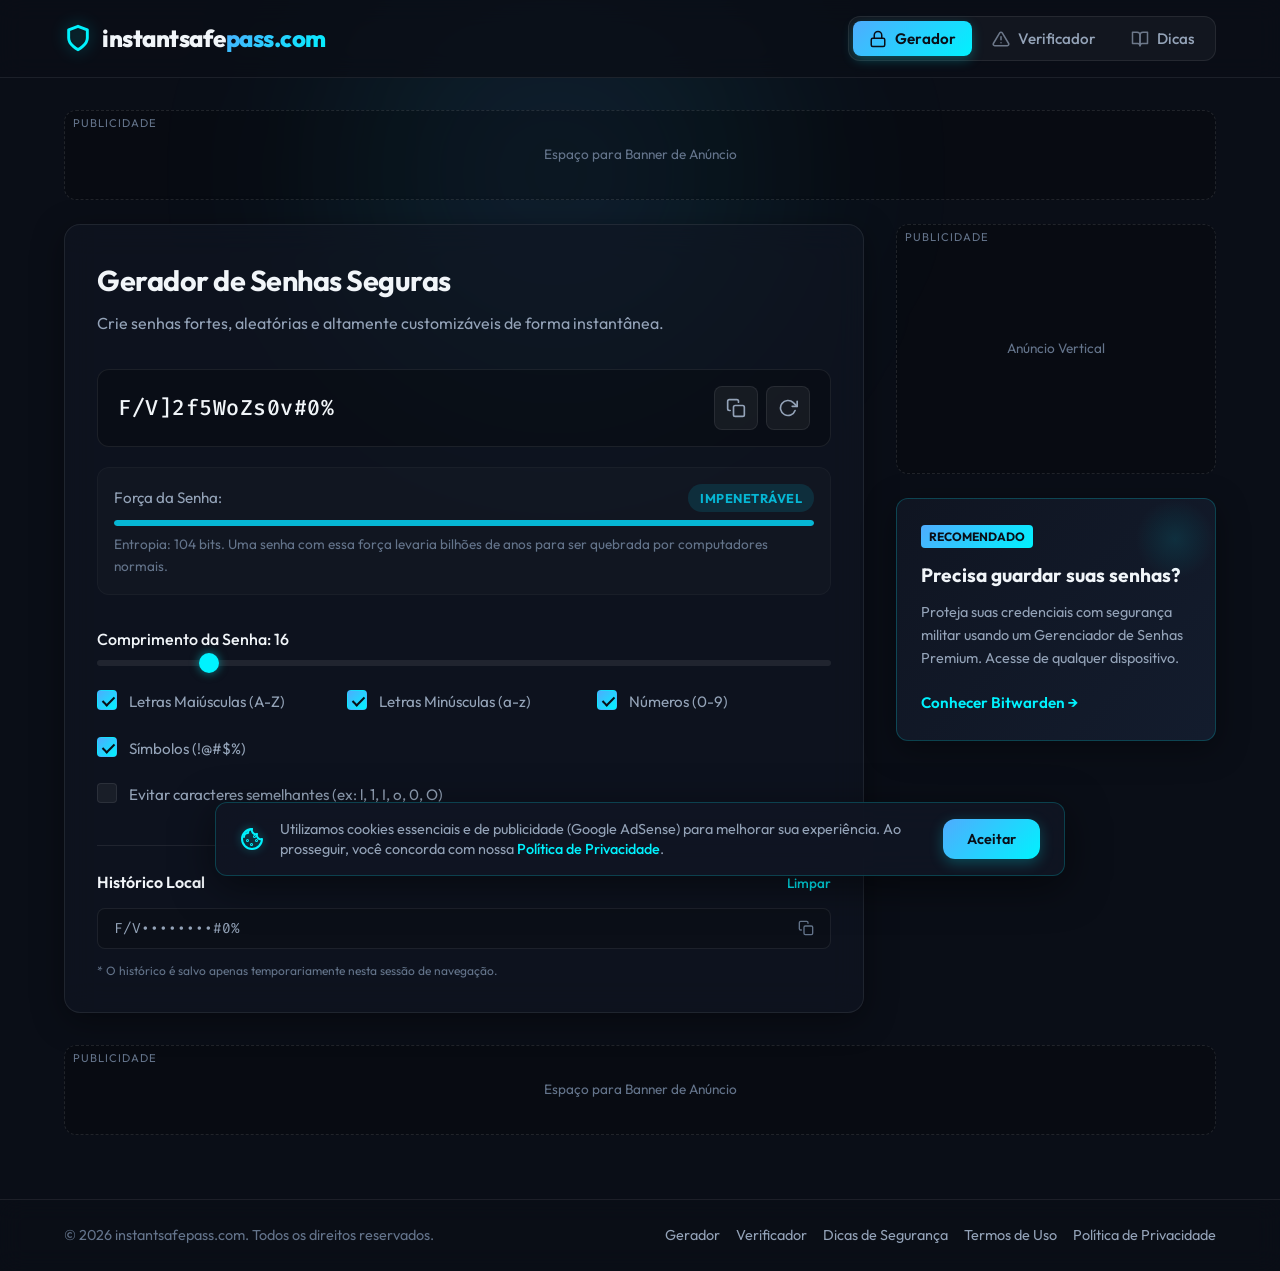
==== index.html @ 0a7f7557 "Initial commit Created from https://vercel.com/new" ====
<!DOCTYPE html>
<html lang="pt-BR">
<head>
    <script async src="https://pagead2.googlesyndication.com/pagead/js/adsbygoogle.js?client=ca-pub-7460453752192668"
     crossorigin="anonymous"></script>
    <meta charset="UTF-8">
    <meta name="viewport" content="width=device-width, initial-scale=1.0">
    <title>Gerador de Senhas Fortes & Verificador de Vazamentos | instantsafepass.com</title>
    <meta name="description" content="Gere senhas extremamente fortes e seguras de forma totalmente privada ou verifique se suas senhas atuais foram expostas em vazamentos de dados públicos.">
    <!-- Google Fonts -->
    <link rel="preconnect" href="https://fonts.googleapis.com">
    <link rel="preconnect" href="https://fonts.gstatic.com" crossorigin>
    <link href="https://fonts.googleapis.com/css2?family=Fira+Code:wght@400;500;700&family=Outfit:wght@300;400;500;600;700;800&display=swap" rel="stylesheet">
    <!-- Folha de Estilos -->
    <link rel="stylesheet" href="style.css">
   </head>
<body>
    <div class="glow-bg"></div>

    <header class="app-header">
        <div class="container header-container">
            <div class="logo">
                <svg class="logo-icon" xmlns="http://www.w3.org/2000/svg" viewBox="0 0 24 24" fill="none" stroke="currentColor" stroke-width="2.5" stroke-linecap="round" stroke-linejoin="round"><path d="M12 22s8-4 8-10V5l-8-3-8 3v7c0 6 8 10 8 10z"/></svg>
                <h1>instantsafe<span>pass.com</span></h1>
            </div>
            <nav class="nav-tabs" role="tablist">
                <button class="tab-btn active" id="tab-generator" role="tab" aria-selected="true" aria-controls="panel-generator">
                    <svg xmlns="http://www.w3.org/2000/svg" width="18" height="18" viewBox="0 0 24 24" fill="none" stroke="currentColor" stroke-width="2" stroke-linecap="round" stroke-linejoin="round"><rect x="3" y="11" width="18" height="11" rx="2" ry="2"/><path d="M7 11V7a5 5 0 0 1 10 0v4"/></svg>
                    Gerador
                </button>
                <button class="tab-btn" id="tab-checker" role="tab" aria-selected="false" aria-controls="panel-checker">
                    <svg xmlns="http://www.w3.org/2000/svg" width="18" height="18" viewBox="0 0 24 24" fill="none" stroke="currentColor" stroke-width="2" stroke-linecap="round" stroke-linejoin="round"><path d="M10.29 3.86L1.82 18a2 2 0 0 0 1.71 3h16.94a2 2 0 0 0 1.71-3L13.71 3.86a2 2 0 0 0-3.42 0z"/><line x1="12" y1="9" x2="12" y2="13"/><line x1="12" y1="17" x2="12.01" y2="17"/></svg>
                    Verificador
                </button>
                <button class="tab-btn" id="tab-tips" role="tab" aria-selected="false" aria-controls="panel-tips">
                    <svg xmlns="http://www.w3.org/2000/svg" width="18" height="18" viewBox="0 0 24 24" fill="none" stroke="currentColor" stroke-width="2" stroke-linecap="round" stroke-linejoin="round"><path d="M2 3h6a4 4 0 0 1 4 4v14a3 3 0 0 0-3-3H2z"/><path d="M22 3h-6a4 4 0 0 0-4 4v14a3 3 0 0 1 3-3h7z"/></svg>
                    Dicas
                </button>
            </nav>
        </div>
    </header>

    <main class="container main-content">
        <!-- Espaço para anúncio superior (AdSense) -->
        <div class="adsense-placeholder ads-top" aria-hidden="true">
            <span class="ads-label">Publicidade</span>
            <div class="ads-box">Espaço para Banner de Anúncio</div>
        </div>

        <div class="app-grid">
            <section class="main-card">
                <!-- Painel do Gerador -->
                <div id="panel-generator" class="tab-panel active" role="tabpanel" aria-labelledby="tab-generator">
                    <h2 class="section-title">Gerador de Senhas Seguras</h2>
                    <p class="section-desc">Crie senhas fortes, aleatórias e altamente customizáveis de forma instantânea.</p>

                    <div class="display-container">
                        <input type="text" id="generated-password" class="password-display" readonly value="Gere sua senha abaixo..." aria-label="Senha gerada">
                        <div class="display-actions">
                            <button id="btn-copy" class="action-btn" title="Copiar Senha">
                                <svg xmlns="http://www.w3.org/2000/svg" width="20" height="20" viewBox="0 0 24 24" fill="none" stroke="currentColor" stroke-width="2" stroke-linecap="round" stroke-linejoin="round" class="icon-copy"><rect x="9" y="9" width="13" height="13" rx="2" ry="2"/><path d="M5 15H4a2 2 0 0 1-2-2V4a2 2 0 0 1 2-2h9a2 2 0 0 1 2 2v1"/></svg>
                                <svg xmlns="http://www.w3.org/2000/svg" width="20" height="20" viewBox="0 0 24 24" fill="none" stroke="currentColor" stroke-width="2" stroke-linecap="round" stroke-linejoin="round" class="icon-check hidden"><polyline points="20 6 9 17 4 12"/></svg>
                            </button>
                            <button id="btn-refresh" class="action-btn" title="Gerar Nova Senha">
                                <svg xmlns="http://www.w3.org/2000/svg" width="20" height="20" viewBox="0 0 24 24" fill="none" stroke="currentColor" stroke-width="2" stroke-linecap="round" stroke-linejoin="round"><polyline points="23 4 23 10 17 10"/><path d="M20.49 15a9 9 0 1 1-2.12-9.36L23 10"/></svg>
                            </button>
                        </div>
                    </div>

                    <!-- Medidor de Força -->
                    <div class="strength-meter-container">
                        <div class="strength-labels">
                            <span>Força da Senha:</span>
                            <span id="strength-badge" class="strength-badge empty">Aguardando...</span>
                        </div>
                        <div class="strength-bar-bg">
                            <div id="strength-bar" class="strength-bar"></div>
                        </div>
                        <div id="entropy-info" class="entropy-info"></div>
                    </div>

                    <!-- Configurações do Gerador -->
                    <div class="generator-settings">
                        <div class="setting-group">
                            <div class="setting-header">
                                <label for="password-length">Comprimento da Senha: <span id="length-val">16</span></label>
                            </div>
                            <div class="range-slider">
                                <input type="range" id="password-length" min="8" max="64" value="16" class="slider">
                            </div>
                        </div>

                        <div class="checkbox-grid">
                            <label class="custom-checkbox">
                                <input type="checkbox" id="chk-uppercase" checked>
                                <span class="checkmark"></span>
                                Letras Maiúsculas (A-Z)
                            </label>
                            <label class="custom-checkbox">
                                <input type="checkbox" id="chk-lowercase" checked>
                                <span class="checkmark"></span>
                                Letras Minúsculas (a-z)
                            </label>
                            <label class="custom-checkbox">
                                <input type="checkbox" id="chk-numbers" checked>
                                <span class="checkmark"></span>
                                Números (0-9)
                            </label>
                            <label class="custom-checkbox">
                                <input type="checkbox" id="chk-symbols" checked>
                                <span class="checkmark"></span>
                                Símbolos (!@#$%)
                            </label>
                            <label class="custom-checkbox full-width">
                                <input type="checkbox" id="chk-exclude-ambiguous">
                                <span class="checkmark"></span>
                                Evitar caracteres semelhantes (ex: l, 1, I, o, 0, O)
                            </label>
                        </div>
                    </div>

                    <!-- Histórico local de senhas -->
                    <div class="history-container">
                        <div class="history-header">
                            <h3>Histórico Local</h3>
                            <button id="btn-clear-history" class="text-btn">Limpar</button>
                        </div>
                        <ul id="history-list" class="history-list">
                            <li class="empty-history">Nenhuma senha no histórico recente.</li>
                        </ul>
                        <p class="history-disclaimer">* O histórico é salvo apenas temporariamente nesta sessão de navegação.</p>
                    </div>
                </div>

                <!-- Painel do Verificador -->
                <div id="panel-checker" class="tab-panel" role="tabpanel" aria-labelledby="tab-checker">
                    <h2 class="section-title">Verificador de Vazamentos</h2>
                    <p class="section-desc">Consulte de forma totalmente anônima se sua senha foi exposta em algum vazamento de dados conhecido usando a API do *Have I Been Pwned*.</p>

                    <div class="checker-input-container">
                        <div class="input-wrapper">
                            <input type="password" id="check-password-input" class="password-input" placeholder="Digite uma senha para testar..." aria-label="Senha para verificar">
                            <button id="btn-toggle-visibility" class="visibility-btn" title="Mostrar/Ocultar Senha">
                                <svg xmlns="http://www.w3.org/2000/svg" width="20" height="20" viewBox="0 0 24 24" fill="none" stroke="currentColor" stroke-width="2" stroke-linecap="round" stroke-linejoin="round" class="icon-eye"><path d="M1 12s4-8 11-8 11 8 11 8-4 8-11 8-11-8-11-8z"/><circle cx="12" cy="12" r="3"/></svg>
                                <svg xmlns="http://www.w3.org/2000/svg" width="20" height="20" viewBox="0 0 24 24" fill="none" stroke="currentColor" stroke-width="2" stroke-linecap="round" stroke-linejoin="round" class="icon-eye-off hidden"><path d="M17.94 17.94A10.07 10.07 0 0 1 12 20c-7 0-11-8-11-8a18.45 18.45 0 0 1 5.06-5.94M9.9 4.24A9.12 9.12 0 0 1 12 4c7 0 11 8 11 8a18.5 18.5 0 0 1-2.16 3.19m-6.72-1.07a3 3 0 1 1-4.24-4.24"/><line x1="1" y1="1" x2="23" y2="23"/></svg>
                            </button>
                        </div>
                        <button id="btn-verify-leak" class="primary-btn">
                            <span>Verificar Segurança</span>
                            <div class="spinner hidden" id="checker-spinner"></div>
                        </button>
                    </div>

                    <!-- Medidor de Força em Tempo Real da Senha Digitada -->
                    <div class="live-strength-container hidden" id="live-strength-box">
                        <div class="strength-labels">
                            <span>Força local:</span>
                            <span id="live-strength-badge" class="strength-badge empty">Aguardando...</span>
                        </div>
                        <div class="strength-bar-bg">
                            <div id="live-strength-bar" class="strength-bar"></div>
                        </div>
                    </div>

                    <!-- Estimativa de Brute Force -->
                    <div class="brute-force-container hidden" id="brute-force-box">
                        <svg xmlns="http://www.w3.org/2000/svg" width="18" height="18" viewBox="0 0 24 24" fill="none" stroke="currentColor" stroke-width="2" stroke-linecap="round" stroke-linejoin="round" class="icon-clock"><circle cx="12" cy="12" r="10"/><polyline points="12 6 12 12 16 14"/></svg>
                        <span>Tempo estimado para quebra: <strong id="brute-force-time">Calculando...</strong></span>
                    </div>

                    <!-- Resultados da Verificação -->
                    <div id="checker-results" class="results-box hidden">
                        <!-- Será populado dinamicamente via JS -->
                    </div>

                    <div class="security-privacy-notice">
                        <svg xmlns="http://www.w3.org/2000/svg" width="18" height="18" viewBox="0 0 24 24" fill="none" stroke="currentColor" stroke-width="2" stroke-linecap="round" stroke-linejoin="round"><rect x="3" y="11" width="18" height="11" rx="2" ry="2"/><path d="M7 11V7a5 5 0 0 1 10 0v4"/></svg>
                        <p><strong>Nota de Privacidade:</strong> Sua senha é protegida pelo protocolo <em>k-Anonymity</em>. Apenas os primeiros 5 caracteres do hash SHA-1 da senha são enviados ao servidor remoto. Sua senha original nunca deixa seu navegador.</p>
                    </div>
                </div>

                <!-- Painel das Dicas -->
                <div id="panel-tips" class="tab-panel" role="tabpanel" aria-labelledby="tab-tips">
                    <h2 class="section-title">Higiene Digital & Dicas de Segurança</h2>
                    <p class="section-desc">Entenda como proteger suas contas e dados com práticas recomendadas por especialistas.</p>

                    <!-- Gerador de Passphrase Interativo -->
                    <div class="passphrase-card">
                        <div class="passphrase-header">
                            <div class="passphrase-title-wrapper">
                                <svg class="passphrase-icon" xmlns="http://www.w3.org/2000/svg" width="22" height="22" viewBox="0 0 24 24" fill="none" stroke="currentColor" stroke-width="2" stroke-linecap="round" stroke-linejoin="round"><path d="M4 19.5A2.5 2.5 0 0 1 6.5 17H20"/><path d="M6.5 2H20v20H6.5A2.5 2.5 0 0 1 4 19.5v-15A2.5 2.5 0 0 1 6.5 2z"/></svg>
                                <h3>Gerador de Frases de Acesso (Passphrase)</h3>
                            </div>
                            <span class="badge-recommended">Recomendado</span>
                        </div>
                        <p class="passphrase-desc">Uma frase de acesso combina palavras aleatórias. Elas são incrivelmente difíceis de adivinhar por computadores, mas muito fáceis de memorizar para seres humanos.</p>
                        
                        <div class="passphrase-display-container">
                            <div id="passphrase-display" class="passphrase-display">Carregando frase...</div>
                            <div class="passphrase-actions">
                                <button id="btn-copy-passphrase" class="action-btn" title="Copiar Frase">
                                    <svg xmlns="http://www.w3.org/2000/svg" width="18" height="18" viewBox="0 0 24 24" fill="none" stroke="currentColor" stroke-width="2" stroke-linecap="round" stroke-linejoin="round" class="icon-copy-pass"><rect x="9" y="9" width="13" height="13" rx="2" ry="2"/><path d="M5 15H4a2 2 0 0 1-2-2V4a2 2 0 0 1 2-2h9a2 2 0 0 1 2 2v1"/></svg>
                                    <svg xmlns="http://www.w3.org/2000/svg" width="18" height="18" viewBox="0 0 24 24" fill="none" stroke="currentColor" stroke-width="2" stroke-linecap="round" stroke-linejoin="round" class="icon-check-pass hidden"><polyline points="20 6 9 17 4 12"/></svg>
                                </button>
                                <button id="btn-refresh-passphrase" class="action-btn" title="Gerar Nova Frase">
                                    <svg xmlns="http://www.w3.org/2000/svg" width="18" height="18" viewBox="0 0 24 24" fill="none" stroke="currentColor" stroke-width="2" stroke-linecap="round" stroke-linejoin="round"><polyline points="23 4 23 10 17 10"/><path d="M20.49 15a9 9 0 1 1-2.12-9.36L23 10"/></svg>
                                </button>
                            </div>
                        </div>
                    </div>

                    <div class="tips-grid">
                        <article class="tip-card">
                            <div class="tip-icon">
                                <svg xmlns="http://www.w3.org/2000/svg" width="24" height="24" viewBox="0 0 24 24" fill="none" stroke="currentColor" stroke-width="2" stroke-linecap="round" stroke-linejoin="round"><path d="M21 16V8a2 2 0 0 0-1-1.73l-7-4a2 2 0 0 0-2 0l-7 4A2 2 0 0 0 3 8v8a2 2 0 0 0 1 1.73l7 4a2 2 0 0 0 2 0l7-4A2 2 0 0 0 21 16z"/><polyline points="3.27 6.96 12 12.01 20.73 6.96"/><line x1="12" y1="22.08" x2="12" y2="12"/></svg>
                            </div>
                            <h3>Não reutilize senhas</h3>
                            <p>Utilizar a mesma senha para seu banco, e-mail e redes sociais significa que um único vazamento comprometerá todas as suas contas. Use senhas exclusivas.</p>
                        </article>

                        <article class="tip-card">
                            <div class="tip-icon">
                                <svg xmlns="http://www.w3.org/2000/svg" width="24" height="24" viewBox="0 0 24 24" fill="none" stroke="currentColor" stroke-width="2" stroke-linecap="round" stroke-linejoin="round"><rect x="3" y="11" width="18" height="11" rx="2" ry="2"/><path d="M7 11V7a5 5 0 0 1 10 0v4"/></svg>
                            </div>
                            <h3>Use Gerenciadores de Senhas</h3>
                            <p>Gerenciadores como Bitwarden, 1Password ou LastPass ajudam a gerar, guardar de forma criptografada e preencher senhas complexas automaticamente.</p>
                        </article>

                        <article class="tip-card">
                            <div class="tip-icon">
                                <svg xmlns="http://www.w3.org/2000/svg" width="24" height="24" viewBox="0 0 24 24" fill="none" stroke="currentColor" stroke-width="2" stroke-linecap="round" stroke-linejoin="round"><path d="M12 22s8-4 8-10V5l-8-3-8 3v7c0 6 8 10 8 10z"/></svg>
                            </div>
                            <h3>Ative Autenticação de Dois Fatores (2FA)</h3>
                            <p>O 2FA adiciona uma camada de segurança extra. Mesmo se um invasor descobrir sua senha, ele ainda precisará de um código de verificação enviado ao seu celular.</p>
                        </article>

                        <article class="tip-card">
                            <div class="tip-icon">
                                <svg xmlns="http://www.w3.org/2000/svg" width="24" height="24" viewBox="0 0 24 24" fill="none" stroke="currentColor" stroke-width="2" stroke-linecap="round" stroke-linejoin="round"><circle cx="12" cy="12" r="10"/><line x1="12" y1="16" x2="12" y2="12"/><line x1="12" y1="8" x2="12.01" y2="8"/></svg>
                            </div>
                            <h3>Comprimento vence Complexidade</h3>
                            <p>Uma senha longa de 16 caracteres (ex: uma frase aleatória) é muito mais difícil de quebrar por força bruta do que uma senha curta de 8 caracteres cheia de símbolos complexos.</p>
                        </article>
                    </div>
                </div>
            </section>

            <!-- Sidebar Lateral com Anúncio AdSense e Widget Afiliado -->
            <aside class="sidebar">
                <div class="adsense-placeholder ads-sidebar" aria-hidden="true">
                    <span class="ads-label">Publicidade</span>
                    <div class="ads-box-vertical">Anúncio Vertical</div>
                </div>

                <div class="affiliate-card">
                    <div class="affiliate-badge">Recomendado</div>
                    <h3>Precisa guardar suas senhas?</h3>
                    <p>Proteja suas credenciais com segurança militar usando um Gerenciador de Senhas Premium. Acesse de qualquer dispositivo.</p>
                    <a href="https://bitwarden.com/" target="_blank" rel="noopener noreferrer" class="affiliate-link">Conhecer Bitwarden →</a>
                </div>
            </aside>
        </div>

        <!-- Espaço para anúncio inferior (AdSense) -->
        <div class="adsense-placeholder ads-bottom" aria-hidden="true">
            <span class="ads-label">Publicidade</span>
            <div class="ads-box">Espaço para Banner de Anúncio</div>
        </div>
    </main>

    <footer class="app-footer">
        <div class="container footer-content">
            <p>&copy; 2026 instantsafepass.com. Todos os direitos reservados.</p>
            <nav class="footer-links">
                <a href="#tab-generator" id="link-to-generator">Gerador</a>
                <a href="#tab-checker" id="link-to-checker">Verificador</a>
                <a href="#tab-tips" id="link-to-tips">Dicas de Segurança</a>
                <a href="termos-uso.html">Termos de Uso</a>
                <a href="politica-privacidade.html">Política de Privacidade</a>
            </nav>
        </div>
    </footer>

    <!-- Banner de Consentimento de Cookies (LGPD) -->
    <div id="cookie-consent-banner" class="cookie-banner hidden">
        <div class="cookie-content">
            <svg xmlns="http://www.w3.org/2000/svg" width="24" height="24" viewBox="0 0 24 24" fill="none" stroke="currentColor" stroke-width="2" stroke-linecap="round" stroke-linejoin="round" class="cookie-icon"><path d="M12 2a10 10 0 1 0 10 10 4 4 0 0 1-5-5 4 4 0 0 1-5-5Z"/><path d="M12 2a4 4 0 0 0-4 4 4 4 0 0 0-4 4"/><circle cx="7.5" cy="13.5" r=".5"/><circle cx="11.5" cy="17.5" r=".5"/><circle cx="16.5" cy="13.5" r=".5"/><circle cx="14.5" cy="9.5" r=".5"/></svg>
            <p>Utilizamos cookies essenciais e de publicidade (Google AdSense) para melhorar sua experiência. Ao prosseguir, você concorda com nossa <a href="politica-privacidade.html">Política de Privacidade</a>.</p>
        </div>
        <button id="btn-accept-cookies" class="primary-btn cookie-accept-btn">Aceitar</button>
    </div>

    <!-- Script Principal -->
    <script src="app.js"></script>
</body>
</html>
---- style.css ----
/* ----------------------------------------------------
   DESIGN SYSTEM & CUSTOM PROPERTIES
---------------------------------------------------- */
:root {
    /* Color Palette */
    --bg-dark: #0a0e17;
    --card-bg: rgba(16, 22, 35, 0.65);
    --border-color: rgba(255, 255, 255, 0.08);
    --border-glow: rgba(0, 242, 254, 0.15);
    
    --text-primary: #f1f5f9;
    --text-secondary: #94a3b8;
    --text-muted: #64748b;

    /* Accent & State Colors */
    --accent-blue: #00f2fe;
    --accent-purple: #4facfe;
    --accent-gradient: linear-gradient(135deg, var(--accent-purple) 0%, var(--accent-blue) 100%);
    
    --strength-very-weak: #ef4444; /* Coral/Red */
    --strength-weak: #f97316;      /* Orange */
    --strength-medium: #eab308;    /* Yellow */
    --strength-strong: #10b981;    /* Emerald Green */
    --strength-secure: #06b6d4;    /* Cyan/Blue-Green */

    /* Typography */
    --font-sans: 'Outfit', -apple-system, BlinkMacSystemFont, "Segoe UI", Roboto, sans-serif;
    --font-mono: 'Fira Code', monospace;
    
    /* Layout & Shadows */
    --radius-lg: 16px;
    --radius-md: 12px;
    --radius-sm: 8px;
    --shadow-premium: 0 8px 32px 0 rgba(0, 0, 0, 0.37);
    --transition-smooth: all 0.3s cubic-bezier(0.4, 0, 0.2, 1);
}

/* ----------------------------------------------------
   RESET & BASE STYLES
---------------------------------------------------- */
* {
    box-sizing: border-box;
    margin: 0;
    padding: 0;
}

body {
    background-color: var(--bg-dark);
    color: var(--text-primary);
    font-family: var(--font-sans);
    line-height: 1.6;
    min-height: 100vh;
    display: flex;
    flex-direction: column;
    overflow-x: hidden;
    position: relative;
}

.container {
    width: 100%;
    max-width: 1200px;
    margin: 0 auto;
    padding: 0 24px;
}

/* Dynamic Animated Background */
.glow-bg {
    position: absolute;
    top: -10%;
    left: 20%;
    width: 600px;
    height: 600px;
    background: radial-gradient(circle, rgba(79, 172, 254, 0.12) 0%, rgba(0, 242, 254, 0.05) 50%, rgba(0,0,0,0) 70%);
    z-index: -1;
    pointer-events: none;
    filter: blur(80px);
    animation: pulseGlow 15s infinite alternate;
}

@keyframes pulseGlow {
    0% { transform: translate(0, 0) scale(1); }
    100% { transform: translate(10%, 10%) scale(1.2); }
}

/* ----------------------------------------------------
   HEADER & NAVIGATION
---------------------------------------------------- */
.app-header {
    background-color: rgba(10, 14, 23, 0.8);
    backdrop-filter: blur(12px);
    border-bottom: 1px solid var(--border-color);
    position: sticky;
    top: 0;
    z-index: 100;
    padding: 16px 0;
}

.header-container {
    display: flex;
    justify-content: space-between;
    align-items: center;
    flex-wrap: wrap;
    gap: 16px;
}

.logo {
    display: flex;
    align-items: center;
    gap: 10px;
}

.logo-icon {
    width: 28px;
    height: 28px;
    color: var(--accent-blue);
    filter: drop-shadow(0 0 8px rgba(0, 242, 254, 0.4));
}

.logo h1 {
    font-size: 1.5rem;
    font-weight: 800;
    letter-spacing: -0.5px;
}

.logo h1 span {
    background: var(--accent-gradient);
    -webkit-background-clip: text;
    -webkit-text-fill-color: transparent;
}

.nav-tabs {
    display: flex;
    background-color: rgba(255, 255, 255, 0.04);
    border: 1px solid var(--border-color);
    padding: 4px;
    border-radius: var(--radius-md);
    gap: 4px;
}

.tab-btn {
    background: transparent;
    border: none;
    color: var(--text-secondary);
    padding: 8px 16px;
    border-radius: var(--radius-sm);
    font-family: var(--font-sans);
    font-weight: 500;
    font-size: 0.95rem;
    cursor: pointer;
    display: flex;
    align-items: center;
    gap: 8px;
    transition: var(--transition-smooth);
}

.tab-btn svg {
    opacity: 0.7;
    transition: var(--transition-smooth);
}

.tab-btn:hover {
    color: var(--text-primary);
    background-color: rgba(255, 255, 255, 0.03);
}

.tab-btn.active {
    color: var(--bg-dark);
    background: var(--accent-gradient);
    font-weight: 600;
    box-shadow: 0 4px 12px rgba(0, 242, 254, 0.25);
}

.tab-btn.active svg {
    opacity: 1;
}

/* ----------------------------------------------------
   MAIN CONTENT & LAYOUT
---------------------------------------------------- */
.main-content {
    flex: 1;
    padding-top: 32px;
    padding-bottom: 64px;
}

.app-grid {
    display: grid;
    grid-template-columns: 1fr 320px;
    gap: 32px;
    margin-top: 24px;
}

@media (max-width: 992px) {
    .app-grid {
        grid-template-columns: 1fr;
    }
    .header-container {
        flex-direction: column;
        align-items: center;
    }
}

/* Glassmorphism Cards */
.main-card {
    background: var(--card-bg);
    backdrop-filter: blur(16px);
    -webkit-backdrop-filter: blur(16px);
    border: 1px solid var(--border-color);
    border-radius: var(--radius-lg);
    padding: 32px;
    box-shadow: var(--shadow-premium);
}

.tab-panel {
    display: none;
    animation: fadeIn 0.4s ease-out forwards;
}

.tab-panel.active {
    display: block;
}

@keyframes fadeIn {
    from { opacity: 0; transform: translateY(10px); }
    to { opacity: 1; transform: translateY(0); }
}

.section-title {
    font-size: 1.8rem;
    font-weight: 700;
    margin-bottom: 8px;
    letter-spacing: -0.5px;
}

.section-desc {
    color: var(--text-secondary);
    font-size: 1rem;
    margin-bottom: 32px;
}

/* ----------------------------------------------------
   GERADOR COMPONENTS
---------------------------------------------------- */
.display-container {
    background-color: rgba(0, 0, 0, 0.25);
    border: 1px solid var(--border-color);
    border-radius: var(--radius-md);
    display: flex;
    align-items: center;
    justify-content: space-between;
    padding: 16px 20px;
    margin-bottom: 20px;
    transition: var(--transition-smooth);
}

.display-container:focus-within {
    border-color: var(--accent-blue);
    box-shadow: 0 0 12px rgba(0, 242, 254, 0.15);
}

.password-display {
    background: transparent;
    border: none;
    color: var(--text-primary);
    font-family: var(--font-mono);
    font-size: 1.35rem;
    font-weight: 500;
    width: 100%;
    outline: none;
    letter-spacing: 0.5px;
    text-overflow: ellipsis;
}

.display-actions {
    display: flex;
    gap: 8px;
}

.action-btn {
    background: rgba(255, 255, 255, 0.05);
    border: 1px solid var(--border-color);
    color: var(--text-secondary);
    width: 44px;
    height: 44px;
    border-radius: var(--radius-sm);
    cursor: pointer;
    display: flex;
    align-items: center;
    justify-content: center;
    transition: var(--transition-smooth);
}

.action-btn:hover {
    color: var(--accent-blue);
    background-color: rgba(255, 255, 255, 0.1);
    border-color: rgba(0, 242, 254, 0.3);
}

.action-btn:active {
    transform: scale(0.95);
}

.hidden {
    display: none !important;
}

/* Strength Meter */
.strength-meter-container {
    margin-bottom: 32px;
    background: rgba(255, 255, 255, 0.02);
    border: 1px solid rgba(255, 255, 255, 0.03);
    padding: 16px;
    border-radius: var(--radius-md);
}

.strength-labels {
    display: flex;
    justify-content: space-between;
    align-items: center;
    font-size: 0.95rem;
    margin-bottom: 8px;
}

.strength-labels > span:first-child {
    color: var(--text-secondary);
}

.strength-badge {
    padding: 4px 12px;
    border-radius: 50px;
    font-size: 0.8rem;
    font-weight: 700;
    text-transform: uppercase;
    letter-spacing: 0.5px;
    transition: var(--transition-smooth);
}

.strength-badge.empty { background: rgba(255,255,255,0.06); color: var(--text-muted); }
.strength-badge.very-weak { background: rgba(239, 68, 68, 0.15); color: var(--strength-very-weak); }
.strength-badge.weak { background: rgba(249, 115, 22, 0.15); color: var(--strength-weak); }
.strength-badge.medium { background: rgba(234, 179, 8, 0.15); color: var(--strength-medium); }
.strength-badge.strong { background: rgba(16, 185, 129, 0.15); color: var(--strength-strong); }
.strength-badge.secure { background: rgba(6, 182, 212, 0.15); color: var(--strength-secure); }

.strength-bar-bg {
    height: 6px;
    background-color: rgba(255, 255, 255, 0.06);
    border-radius: 3px;
    overflow: hidden;
    margin-bottom: 8px;
}

.strength-bar {
    height: 100%;
    width: 0%;
    border-radius: 3px;
    transition: width 0.4s ease-out, background-color 0.4s ease-out;
}

.strength-bar.very-weak { width: 20%; background-color: var(--strength-very-weak); }
.strength-bar.weak { width: 40%; background-color: var(--strength-weak); }
.strength-bar.medium { width: 60%; background-color: var(--strength-medium); }
.strength-bar.strong { width: 80%; background-color: var(--strength-strong); }
.strength-bar.secure { width: 100%; background-color: var(--strength-secure); }

.entropy-info {
    font-size: 0.85rem;
    color: var(--text-muted);
}

/* Generator Settings Layout */
.generator-settings {
    display: flex;
    flex-direction: column;
    gap: 24px;
    margin-bottom: 32px;
}

.setting-header {
    display: flex;
    justify-content: space-between;
    margin-bottom: 8px;
    font-weight: 500;
}

.setting-header label {
    color: var(--text-primary);
}

/* Slider Custom styling */
.range-slider {
    display: flex;
    align-items: center;
}

.slider {
    -webkit-appearance: none;
    appearance: none;
    width: 100%;
    height: 6px;
    border-radius: 3px;
    background: rgba(255, 255, 255, 0.08);
    outline: none;
    transition: background 0.3s;
}

.slider::-webkit-slider-thumb {
    -webkit-appearance: none;
    appearance: none;
    width: 20px;
    height: 20px;
    border-radius: 50%;
    background: var(--accent-blue);
    cursor: pointer;
    box-shadow: 0 0 10px rgba(0, 242, 254, 0.5);
    transition: transform 0.1s;
}

.slider::-webkit-slider-thumb:hover {
    transform: scale(1.2);
}

.slider::-moz-range-thumb {
    width: 20px;
    height: 20px;
    border-radius: 50%;
    background: var(--accent-blue);
    cursor: pointer;
    box-shadow: 0 0 10px rgba(0, 242, 254, 0.5);
    border: none;
    transition: transform 0.1s;
}

.slider::-moz-range-thumb:hover {
    transform: scale(1.2);
}

/* Checkbox design */
.checkbox-grid {
    display: grid;
    grid-template-columns: repeat(auto-fit, minmax(220px, 1fr));
    gap: 16px;
}

.custom-checkbox {
    display: flex;
    align-items: center;
    position: relative;
    padding-left: 32px;
    margin-bottom: 6px;
    cursor: pointer;
    font-size: 0.95rem;
    color: var(--text-secondary);
    user-select: none;
    transition: var(--transition-smooth);
}

.custom-checkbox:hover {
    color: var(--text-primary);
}

.custom-checkbox input {
    position: absolute;
    opacity: 0;
    cursor: pointer;
    height: 0;
    width: 0;
}

.checkmark {
    position: absolute;
    top: 0;
    left: 0;
    height: 20px;
    width: 20px;
    background-color: rgba(255, 255, 255, 0.05);
    border: 1px solid var(--border-color);
    border-radius: 4px;
    transition: var(--transition-smooth);
}

.custom-checkbox:hover input ~ .checkmark {
    border-color: rgba(0, 242, 254, 0.4);
}

.custom-checkbox input:checked ~ .checkmark {
    background: var(--accent-gradient);
    border-color: transparent;
}

.checkmark:after {
    content: "";
    position: absolute;
    display: none;
}

.custom-checkbox input:checked ~ .checkmark:after {
    display: block;
}

.custom-checkbox .checkmark:after {
    left: 7px;
    top: 3px;
    width: 5px;
    height: 10px;
    border: solid var(--bg-dark);
    border-width: 0 2px 2px 0;
    transform: rotate(45deg);
}

.full-width {
    grid-column: 1 / -1;
}

/* Histórico de Senhas */
.history-container {
    border-top: 1px solid var(--border-color);
    padding-top: 24px;
    margin-top: 24px;
}

.history-header {
    display: flex;
    justify-content: space-between;
    align-items: center;
    margin-bottom: 12px;
}

.history-header h3 {
    font-size: 1rem;
    font-weight: 600;
    color: var(--text-primary);
}

.text-btn {
    background: transparent;
    border: none;
    color: var(--accent-blue);
    font-family: var(--font-sans);
    font-size: 0.85rem;
    font-weight: 500;
    cursor: pointer;
}

.text-btn:hover {
    text-decoration: underline;
}

.history-list {
    list-style: none;
    display: flex;
    flex-direction: column;
    gap: 8px;
    margin-bottom: 12px;
}

.history-item {
    display: flex;
    justify-content: space-between;
    align-items: center;
    background-color: rgba(0, 0, 0, 0.15);
    padding: 8px 16px;
    border-radius: var(--radius-sm);
    border: 1px solid var(--border-color);
    font-family: var(--font-mono);
    font-size: 0.9rem;
}

.history-item-pwd {
    overflow: hidden;
    text-overflow: ellipsis;
    white-space: nowrap;
    width: 80%;
    color: var(--text-secondary);
}

.history-item-actions {
    display: flex;
    gap: 8px;
}

.history-copy-btn {
    background: transparent;
    border: none;
    color: var(--text-muted);
    cursor: pointer;
    display: flex;
    align-items: center;
    justify-content: center;
    transition: var(--transition-smooth);
}

.history-copy-btn:hover {
    color: var(--accent-blue);
}

.empty-history {
    text-align: center;
    padding: 16px 0;
    color: var(--text-muted);
    font-size: 0.9rem;
    font-style: italic;
}

.history-disclaimer {
    font-size: 0.75rem;
    color: var(--text-muted);
}

/* ----------------------------------------------------
   VERIFICADOR COMPONENTS
---------------------------------------------------- */
.checker-input-container {
    display: flex;
    gap: 16px;
    margin-bottom: 24px;
    flex-wrap: wrap;
}

.input-wrapper {
    position: relative;
    flex: 1;
    min-width: 280px;
}

.password-input {
    width: 100%;
    background-color: rgba(0, 0, 0, 0.25);
    border: 1px solid var(--border-color);
    color: var(--text-primary);
    font-family: var(--font-mono);
    font-size: 1.1rem;
    padding: 14px 50px 14px 20px;
    border-radius: var(--radius-md);
    outline: none;
    transition: var(--transition-smooth);
}

.password-input:focus {
    border-color: var(--accent-blue);
    box-shadow: 0 0 12px rgba(0, 242, 254, 0.15);
}

.visibility-btn {
    position: absolute;
    right: 16px;
    top: 50%;
    transform: translateY(-50%);
    background: transparent;
    border: none;
    color: var(--text-muted);
    cursor: pointer;
    display: flex;
    align-items: center;
    transition: var(--transition-smooth);
}

.visibility-btn:hover {
    color: var(--text-primary);
}

.primary-btn {
    background: var(--accent-gradient);
    border: none;
    color: var(--bg-dark);
    font-family: var(--font-sans);
    font-size: 1rem;
    font-weight: 600;
    padding: 0 28px;
    border-radius: var(--radius-md);
    cursor: pointer;
    display: flex;
    align-items: center;
    justify-content: center;
    gap: 10px;
    box-shadow: 0 4px 14px rgba(0, 242, 254, 0.25);
    transition: var(--transition-smooth);
    min-height: 52px;
}

.primary-btn:hover {
    transform: translateY(-2px);
    box-shadow: 0 6px 20px rgba(0, 242, 254, 0.35);
}

.primary-btn:active {
    transform: translateY(0);
}

.live-strength-container {
    margin-bottom: 24px;
    padding: 12px 16px;
    background: rgba(255, 255, 255, 0.01);
    border: 1px solid rgba(255, 255, 255, 0.02);
    border-radius: var(--radius-md);
}

/* Spinner Loader */
.spinner {
    width: 20px;
    height: 20px;
    border: 2px solid rgba(10, 14, 23, 0.2);
    border-top-color: var(--bg-dark);
    border-radius: 50%;
    animation: spin 0.8s linear infinite;
}

@keyframes spin {
    to { transform: rotate(360deg); }
}

/* Results box */
.results-box {
    padding: 24px;
    border-radius: var(--radius-md);
    margin-bottom: 24px;
    animation: slideDown 0.3s cubic-bezier(0.4, 0, 0.2, 1) forwards;
}

@keyframes slideDown {
    from { opacity: 0; transform: translateY(-10px); }
    to { opacity: 1; transform: translateY(0); }
}

.results-box.danger {
    background-color: rgba(239, 68, 68, 0.08);
    border: 1px solid rgba(239, 68, 68, 0.2);
}

.results-box.success {
    background-color: rgba(16, 185, 129, 0.08);
    border: 1px solid rgba(16, 185, 129, 0.2);
}

.results-box.warning {
    background-color: rgba(249, 115, 22, 0.08);
    border: 1px solid rgba(249, 115, 22, 0.2);
}

.results-title {
    display: flex;
    align-items: center;
    gap: 10px;
    font-size: 1.2rem;
    font-weight: 700;
    margin-bottom: 12px;
}

.results-box.danger .results-title { color: var(--strength-very-weak); }
.results-box.success .results-title { color: var(--strength-strong); }
.results-box.warning .results-title { color: var(--strength-weak); }

.results-body p {
    margin-bottom: 8px;
    color: var(--text-secondary);
}

.security-privacy-notice {
    display: flex;
    gap: 12px;
    padding: 16px;
    background-color: rgba(255, 255, 255, 0.02);
    border: 1px solid var(--border-color);
    border-radius: var(--radius-md);
    margin-top: 32px;
    font-size: 0.85rem;
    color: var(--text-muted);
}

.security-privacy-notice svg {
    flex-shrink: 0;
    margin-top: 2px;
    color: var(--accent-blue);
}

/* ----------------------------------------------------
   DICAS DE SEGURANÇA
---------------------------------------------------- */
.tips-grid {
    display: grid;
    grid-template-columns: repeat(auto-fit, minmax(280px, 1fr));
    gap: 20px;
}

.tip-card {
    background: rgba(255, 255, 255, 0.02);
    border: 1px solid var(--border-color);
    border-radius: var(--radius-md);
    padding: 24px;
    transition: var(--transition-smooth);
}

.tip-card:hover {
    background: rgba(255, 255, 255, 0.04);
    transform: translateY(-4px);
    border-color: rgba(0, 242, 254, 0.2);
}

.tip-icon {
    color: var(--accent-blue);
    margin-bottom: 16px;
}

.tip-card h3 {
    font-size: 1.15rem;
    font-weight: 600;
    margin-bottom: 10px;
    color: var(--text-primary);
}

.tip-card p {
    color: var(--text-secondary);
    font-size: 0.95rem;
    line-height: 1.5;
}

/* ----------------------------------------------------
   SIDEBAR & ADSENSE & AFFILIATES
---------------------------------------------------- */
.sidebar {
    display: flex;
    flex-direction: column;
    gap: 24px;
}

.adsense-placeholder {
    display: flex;
    flex-direction: column;
    align-items: center;
    justify-content: center;
    background: rgba(0, 0, 0, 0.2);
    border: 1px dashed rgba(255, 255, 255, 0.1);
    border-radius: var(--radius-md);
    position: relative;
    overflow: hidden;
}

.ads-label {
    position: absolute;
    top: 4px;
    left: 8px;
    font-size: 0.7rem;
    text-transform: uppercase;
    color: var(--text-muted);
    letter-spacing: 1px;
}

.ads-top {
    min-height: 90px;
    margin-bottom: 24px;
}

.ads-bottom {
    min-height: 90px;
    margin-top: 32px;
}

.ads-sidebar {
    min-height: 250px;
}

.ads-box, .ads-box-vertical {
    font-size: 0.85rem;
    color: var(--text-muted);
}

.affiliate-card {
    background: linear-gradient(135deg, rgba(16, 22, 35, 0.9) 0%, rgba(20, 30, 48, 0.9) 100%);
    border: 1px solid rgba(0, 242, 254, 0.2);
    border-radius: var(--radius-md);
    padding: 24px;
    position: relative;
    overflow: hidden;
    box-shadow: var(--shadow-premium);
}

.affiliate-card::before {
    content: '';
    position: absolute;
    top: 0;
    right: 0;
    width: 80px;
    height: 80px;
    background: radial-gradient(circle, rgba(0, 242, 254, 0.1) 0%, transparent 70%);
}

.affiliate-badge {
    background: var(--accent-gradient);
    color: var(--bg-dark);
    font-size: 0.75rem;
    font-weight: 700;
    text-transform: uppercase;
    padding: 2px 8px;
    border-radius: 4px;
    display: inline-block;
    margin-bottom: 12px;
}

.affiliate-card h3 {
    font-size: 1.2rem;
    font-weight: 700;
    margin-bottom: 10px;
    color: var(--text-primary);
}

.affiliate-card p {
    color: var(--text-secondary);
    font-size: 0.9rem;
    margin-bottom: 20px;
}

.affiliate-link {
    color: var(--accent-blue);
    text-decoration: none;
    font-weight: 600;
    font-size: 0.95rem;
    transition: var(--transition-smooth);
}

.affiliate-link:hover {
    color: var(--text-primary);
    text-shadow: 0 0 8px rgba(0, 242, 254, 0.3);
}

/* Brute Force Simulator */
.brute-force-container {
    display: flex;
    align-items: center;
    gap: 8px;
    margin-top: 12px;
    padding: 10px 14px;
    background-color: rgba(255, 255, 255, 0.02);
    border-radius: var(--radius-sm);
    font-size: 0.9rem;
    color: var(--text-secondary);
}

.brute-force-container .icon-clock {
    color: var(--accent-blue);
}

.brute-force-container strong {
    color: var(--text-primary);
}

/* Passphrase Card */
.passphrase-card {
    background: linear-gradient(135deg, rgba(0, 242, 254, 0.03) 0%, rgba(79, 172, 254, 0.03) 100%);
    border: 1px solid rgba(0, 242, 254, 0.15);
    border-radius: var(--radius-lg);
    padding: 28px;
    margin-bottom: 32px;
    box-shadow: 0 4px 24px rgba(0, 0, 0, 0.2);
}

.passphrase-header {
    display: flex;
    justify-content: space-between;
    align-items: center;
    margin-bottom: 12px;
    flex-wrap: wrap;
    gap: 12px;
}

.passphrase-title-wrapper {
    display: flex;
    align-items: center;
    gap: 10px;
}

.passphrase-icon {
    color: var(--accent-blue);
    filter: drop-shadow(0 0 4px rgba(0, 242, 254, 0.3));
}

.passphrase-header h3 {
    font-size: 1.25rem;
    font-weight: 700;
    letter-spacing: -0.3px;
}

.badge-recommended {
    font-size: 0.75rem;
    font-weight: 700;
    color: var(--accent-blue);
    background-color: rgba(0, 242, 254, 0.1);
    padding: 4px 10px;
    border-radius: 50px;
    letter-spacing: 0.5px;
}

.passphrase-desc {
    color: var(--text-secondary);
    font-size: 0.95rem;
    margin-bottom: 20px;
    line-height: 1.5;
}

.passphrase-display-container {
    display: flex;
    background-color: rgba(0, 0, 0, 0.25);
    border: 1px solid var(--border-color);
    border-radius: var(--radius-md);
    padding: 14px 18px;
    justify-content: space-between;
    align-items: center;
    gap: 16px;
}

.passphrase-display {
    font-family: var(--font-mono);
    font-size: 1.15rem;
    color: var(--text-primary);
    word-break: break-all;
    user-select: all;
    font-weight: 500;
}

.passphrase-actions {
    display: flex;
    gap: 8px;
}

/* ----------------------------------------------------
   FOOTER
---------------------------------------------------- */
.app-footer {
    border-top: 1px solid var(--border-color);
    padding: 24px 0;
    margin-top: auto;
    background-color: rgba(10, 14, 23, 0.5);
    backdrop-filter: blur(12px);
    font-size: 0.9rem;
}

.footer-content {
    display: flex;
    justify-content: space-between;
    align-items: center;
    flex-wrap: wrap;
    gap: 16px;
    color: var(--text-muted);
}

.footer-links {
    display: flex;
    gap: 16px;
    flex-wrap: wrap;
}

.footer-links a {
    color: var(--text-secondary);
    text-decoration: none;
    transition: var(--transition-smooth);
}

.footer-links a:hover {
    color: var(--accent-blue);
}

/* Cookie Consent Banner (LGPD) */
.cookie-banner {
    position: fixed;
    bottom: 24px;
    left: 50%;
    transform: translateX(-50%);
    width: calc(100% - 48px);
    max-width: 850px;
    background: rgba(16, 22, 35, 0.9);
    backdrop-filter: blur(20px);
    -webkit-backdrop-filter: blur(20px);
    border: 1px solid rgba(0, 242, 254, 0.2);
    border-radius: var(--radius-md);
    padding: 16px 24px;
    display: flex;
    align-items: center;
    justify-content: space-between;
    gap: 24px;
    z-index: 1000;
    box-shadow: 0 10px 40px rgba(0, 0, 0, 0.5);
    animation: slideUpCookie 0.5s cubic-bezier(0.4, 0, 0.2, 1) forwards;
}

@keyframes slideUpCookie {
    from { transform: translate(-50%, 100px); opacity: 0; }
    to { transform: translate(-50%, 0); opacity: 1; }
}

.cookie-content {
    display: flex;
    align-items: center;
    gap: 16px;
}

.cookie-icon {
    color: var(--accent-blue);
    flex-shrink: 0;
    filter: drop-shadow(0 0 4px rgba(0, 242, 254, 0.4));
}

.cookie-content p {
    font-size: 0.9rem;
    color: var(--text-secondary);
    line-height: 1.4;
}

.cookie-content p a {
    color: var(--accent-blue);
    text-decoration: none;
    font-weight: 500;
}

.cookie-content p a:hover {
    text-decoration: underline;
}

.cookie-accept-btn {
    min-height: 40px !important;
    padding: 0 24px !important;
    font-size: 0.9rem !important;
    flex-shrink: 0;
}

@media (max-width: 768px) {
    .cookie-banner {
        flex-direction: column;
        align-items: stretch;
        gap: 16px;
        bottom: 16px;
        width: calc(100% - 32px);
    }
    .cookie-content {
        align-items: flex-start;
    }
    .cookie-accept-btn {
        width: 100%;
    }
}

/* Legal Pages Content Styling */
.legal-page-content {
    max-width: 900px;
    margin: 0 auto;
}

.legal-section {
    margin-bottom: 28px;
}

.legal-section h3 {
    font-size: 1.25rem;
    color: var(--text-primary);
    margin-bottom: 12px;
    font-weight: 600;
}

.legal-section p {
    color: var(--text-secondary);
    font-size: 1rem;
    line-height: 1.6;
    margin-bottom: 12px;
}

.legal-section ul {
    margin-left: 20px;
    margin-bottom: 16px;
    color: var(--text-secondary);
}

.legal-section li {
    margin-bottom: 8px;
    line-height: 1.5;
}
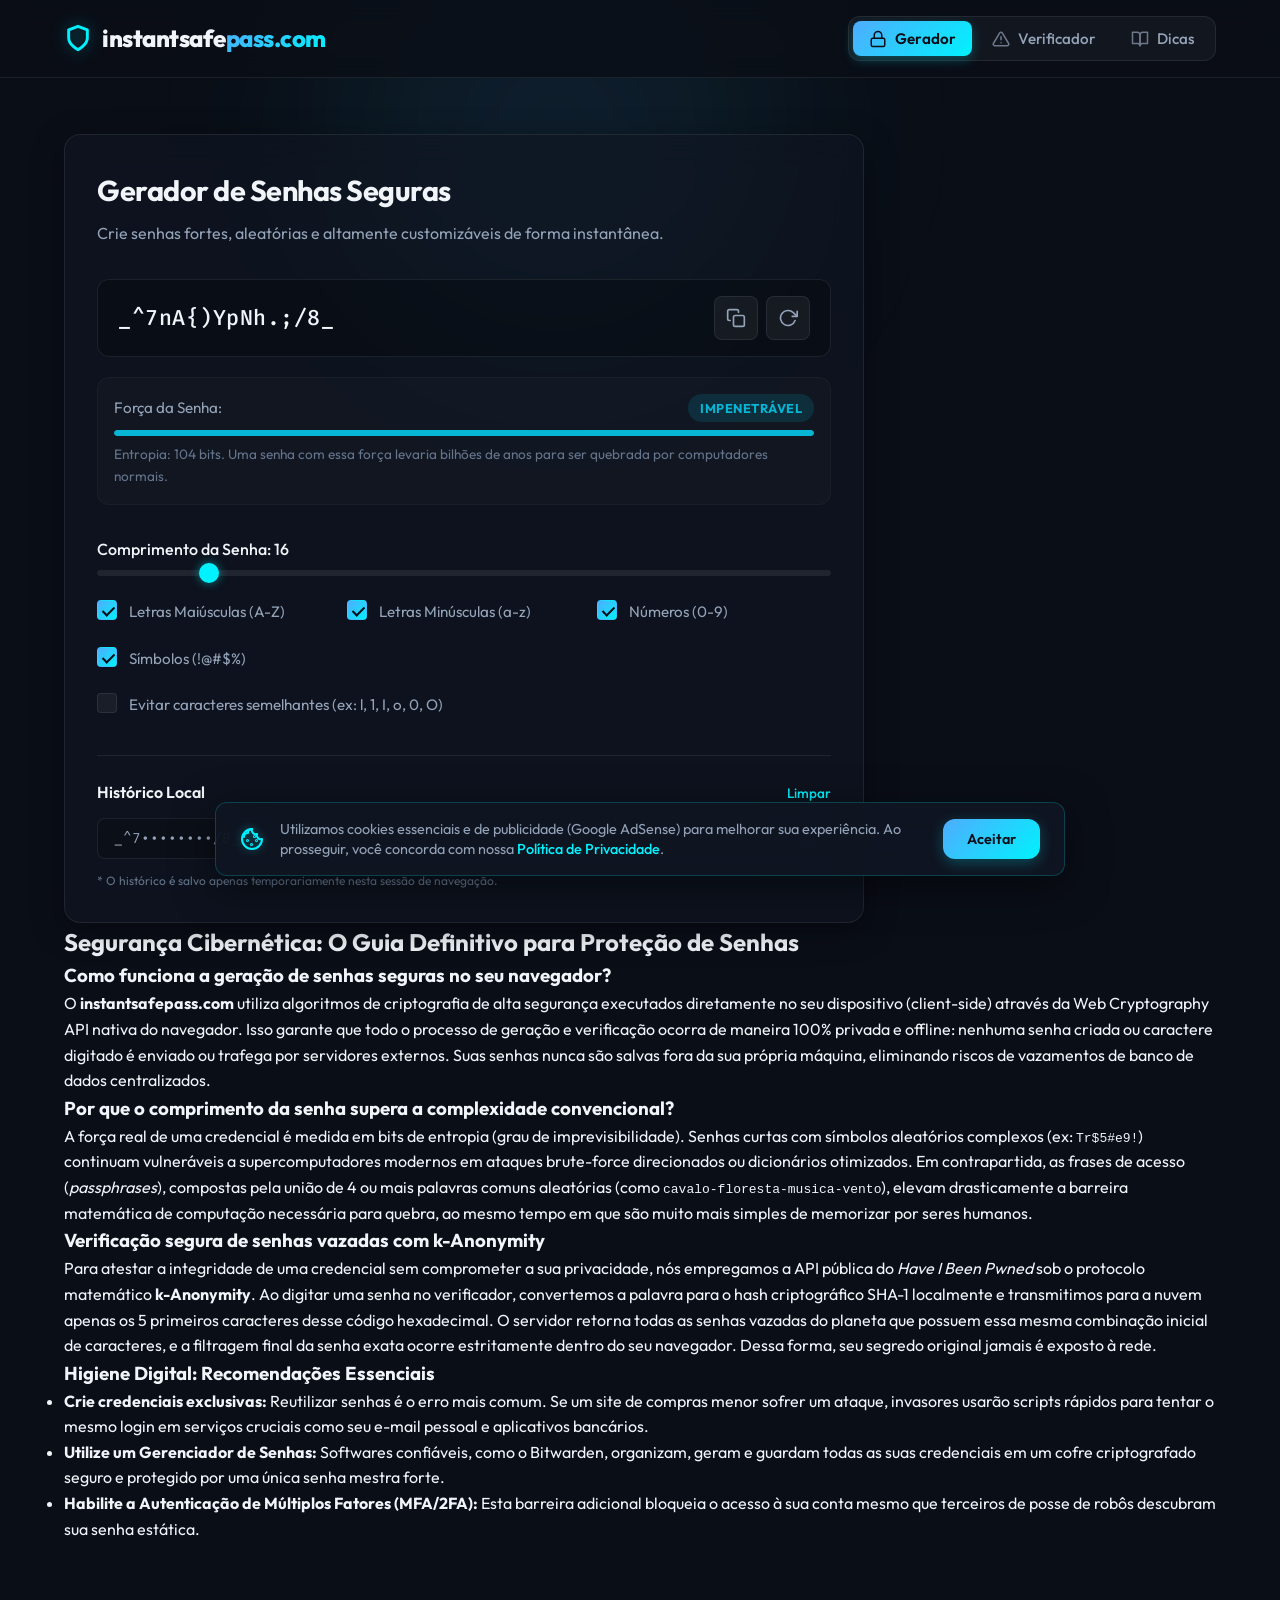
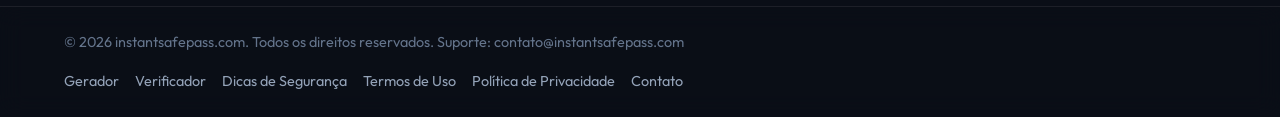
==== commit 7284c97b: "Add files via upload" ====
--- a/index.html
+++ b/index.html
@@ -1,8 +1,6 @@
 <!DOCTYPE html>
 <html lang="pt-BR">
 <head>
-    <script async src="https://pagead2.googlesyndication.com/pagead/js/adsbygoogle.js?client=ca-pub-7460453752192668"
-     crossorigin="anonymous"></script>
     <meta charset="UTF-8">
     <meta name="viewport" content="width=device-width, initial-scale=1.0">
     <title>Gerador de Senhas Fortes & Verificador de Vazamentos | instantsafepass.com</title>
@@ -11,9 +9,14 @@
     <link rel="preconnect" href="https://fonts.googleapis.com">
     <link rel="preconnect" href="https://fonts.gstatic.com" crossorigin>
     <link href="https://fonts.googleapis.com/css2?family=Fira+Code:wght@400;500;700&family=Outfit:wght@300;400;500;600;700;800&display=swap" rel="stylesheet">
+    <!-- Favicon -->
+    <link rel="icon" type="image/png" href="logo_5to1_instantsafepass_1781832918423.png">
     <!-- Folha de Estilos -->
     <link rel="stylesheet" href="style.css">
-   </head>
+    <!-- Google AdSense -->
+    <script async src="https://pagead2.googlesyndication.com/pagead/js/adsbygoogle.js?client=ca-pub-7460453752192668"
+         crossorigin="anonymous"></script>
+</head>
 <body>
     <div class="glow-bg"></div>
 
@@ -41,15 +44,10 @@
     </header>
 
     <main class="container main-content">
-        <!-- Espaço para anúncio superior (AdSense) -->
-        <div class="adsense-placeholder ads-top" aria-hidden="true">
-            <span class="ads-label">Publicidade</span>
-            <div class="ads-box">Espaço para Banner de Anúncio</div>
-        </div>
 
         <div class="app-grid">
             <section class="main-card">
-                <!-- Painel do Gerador -->
+                <!-- Panel do Gerador -->
                 <div id="panel-generator" class="tab-panel active" role="tabpanel" aria-labelledby="tab-generator">
                     <h2 class="section-title">Gerador de Senhas Seguras</h2>
                     <p class="section-desc">Crie senhas fortes, aleatórias e altamente customizáveis de forma instantânea.</p>
@@ -132,7 +130,7 @@
                     </div>
                 </div>
 
-                <!-- Painel do Verificador -->
+                <!-- Panel do Verificador -->
                 <div id="panel-checker" class="tab-panel" role="tabpanel" aria-labelledby="tab-checker">
                     <h2 class="section-title">Verificador de Vazamentos</h2>
                     <p class="section-desc">Consulte de forma totalmente anônima se sua senha foi exposta em algum vazamento de dados conhecido usando a API do *Have I Been Pwned*.</p>
@@ -179,7 +177,7 @@
                     </div>
                 </div>
 
-                <!-- Painel das Dicas -->
+                <!-- Panel das Dicas -->
                 <div id="panel-tips" class="tab-panel" role="tabpanel" aria-labelledby="tab-tips">
                     <h2 class="section-title">Higiene Digital & Dicas de Segurança</h2>
                     <p class="section-desc">Entenda como proteger suas contas e dados com práticas recomendadas por especialistas.</p>
@@ -245,38 +243,50 @@
                 </div>
             </section>
 
-            <!-- Sidebar Lateral com Anúncio AdSense e Widget Afiliado -->
-            <aside class="sidebar">
-                <div class="adsense-placeholder ads-sidebar" aria-hidden="true">
-                    <span class="ads-label">Publicidade</span>
-                    <div class="ads-box-vertical">Anúncio Vertical</div>
-                </div>
-
-                <div class="affiliate-card">
-                    <div class="affiliate-badge">Recomendado</div>
-                    <h3>Precisa guardar suas senhas?</h3>
-                    <p>Proteja suas credenciais com segurança militar usando um Gerenciador de Senhas Premium. Acesse de qualquer dispositivo.</p>
-                    <a href="https://bitwarden.com/" target="_blank" rel="noopener noreferrer" class="affiliate-link">Conhecer Bitwarden →</a>
-                </div>
-            </aside>
         </div>
 
-        <!-- Espaço para anúncio inferior (AdSense) -->
-        <div class="adsense-placeholder ads-bottom" aria-hidden="true">
-            <span class="ads-label">Publicidade</span>
-            <div class="ads-box">Espaço para Banner de Anúncio</div>
-        </div>
+        <!-- Seção de Conteúdo Educativo e SEO de Alto Valor -->
+        <section class="seo-content-card">
+            <h2 class="seo-title">Segurança Cibernética: O Guia Definitivo para Proteção de Senhas</h2>
+            
+            <div class="seo-grid">
+                <article class="seo-article">
+                    <h3>Como funciona a geração de senhas seguras no seu navegador?</h3>
+                    <p>O <strong>instantsafepass.com</strong> utiliza algoritmos de criptografia de alta segurança executados diretamente no seu dispositivo (client-side) através da Web Cryptography API nativa do navegador. Isso garante que todo o processo de geração e verificação ocorra de maneira 100% privada e offline: nenhuma senha criada ou caractere digitado é enviado ou trafega por servidores externos. Suas senhas nunca são salvas fora da sua própria máquina, eliminando riscos de vazamentos de banco de dados centralizados.</p>
+                </article>
+
+                <article class="seo-article">
+                    <h3>Por que o comprimento da senha supera a complexidade convencional?</h3>
+                    <p>A força real de uma credencial é medida em bits de entropia (grau de imprevisibilidade). Senhas curtas com símbolos aleatórios complexos (ex: <code>Tr$5#e9!</code>) continuam vulneráveis a supercomputadores modernos em ataques brute-force direcionados ou dicionários otimizados. Em contrapartida, as frases de acesso (<em>passphrases</em>), compostas pela união de 4 ou mais palavras comuns aleatórias (como <code>cavalo-floresta-musica-vento</code>), elevam drasticamente a barreira matemática de computação necessária para quebra, ao mesmo tempo em que são muito mais simples de memorizar por seres humanos.</p>
+                </article>
+
+                <article class="seo-article">
+                    <h3>Verificação segura de senhas vazadas com k-Anonymity</h3>
+                    <p>Para atestar a integridade de uma credencial sem comprometer a sua privacidade, nós empregamos a API pública do <em>Have I Been Pwned</em> sob o protocolo matemático <strong>k-Anonymity</strong>. Ao digitar uma senha no verificador, convertemos a palavra para o hash criptográfico SHA-1 localmente e transmitimos para a nuvem apenas os 5 primeiros caracteres desse código hexadecimal. O servidor retorna todas as senhas vazadas do planeta que possuem essa mesma combinação inicial de caracteres, e a filtragem final da senha exata ocorre estritamente dentro do seu navegador. Dessa forma, seu segredo original jamais é exposto à rede.</p>
+                </article>
+
+                <article class="seo-article">
+                    <h3>Higiene Digital: Recomendações Essenciais</h3>
+                    <ul>
+                        <li><strong>Crie credenciais exclusivas:</strong> Reutilizar senhas é o erro mais comum. Se um site de compras menor sofrer um ataque, invasores usarão scripts rápidos para tentar o mesmo login em serviços cruciais como seu e-mail pessoal e aplicativos bancários.</li>
+                        <li><strong>Utilize um Gerenciador de Senhas:</strong> Softwares confiáveis, como o Bitwarden, organizam, geram e guardam todas as suas credenciais em um cofre criptografado seguro e protegido por uma única senha mestra forte.</li>
+                        <li><strong>Habilite a Autenticação de Múltiplos Fatores (MFA/2FA):</strong> Esta barreira adicional bloqueia o acesso à sua conta mesmo que terceiros de posse de robôs descubram sua senha estática.</li>
+                    </ul>
+                </article>
+            </div>
+        </section>
     </main>
 
     <footer class="app-footer">
         <div class="container footer-content">
-            <p>&copy; 2026 instantsafepass.com. Todos os direitos reservados.</p>
+            <p>&copy; 2026 instantsafepass.com. Todos os direitos reservados. Suporte: contato@instantsafepass.com</p>
             <nav class="footer-links">
                 <a href="#tab-generator" id="link-to-generator">Gerador</a>
                 <a href="#tab-checker" id="link-to-checker">Verificador</a>
                 <a href="#tab-tips" id="link-to-tips">Dicas de Segurança</a>
                 <a href="termos-uso.html">Termos de Uso</a>
                 <a href="politica-privacidade.html">Política de Privacidade</a>
+                <a href="mailto:contato@instantsafepass.com">Contato</a>
             </nav>
         </div>
     </footer>
